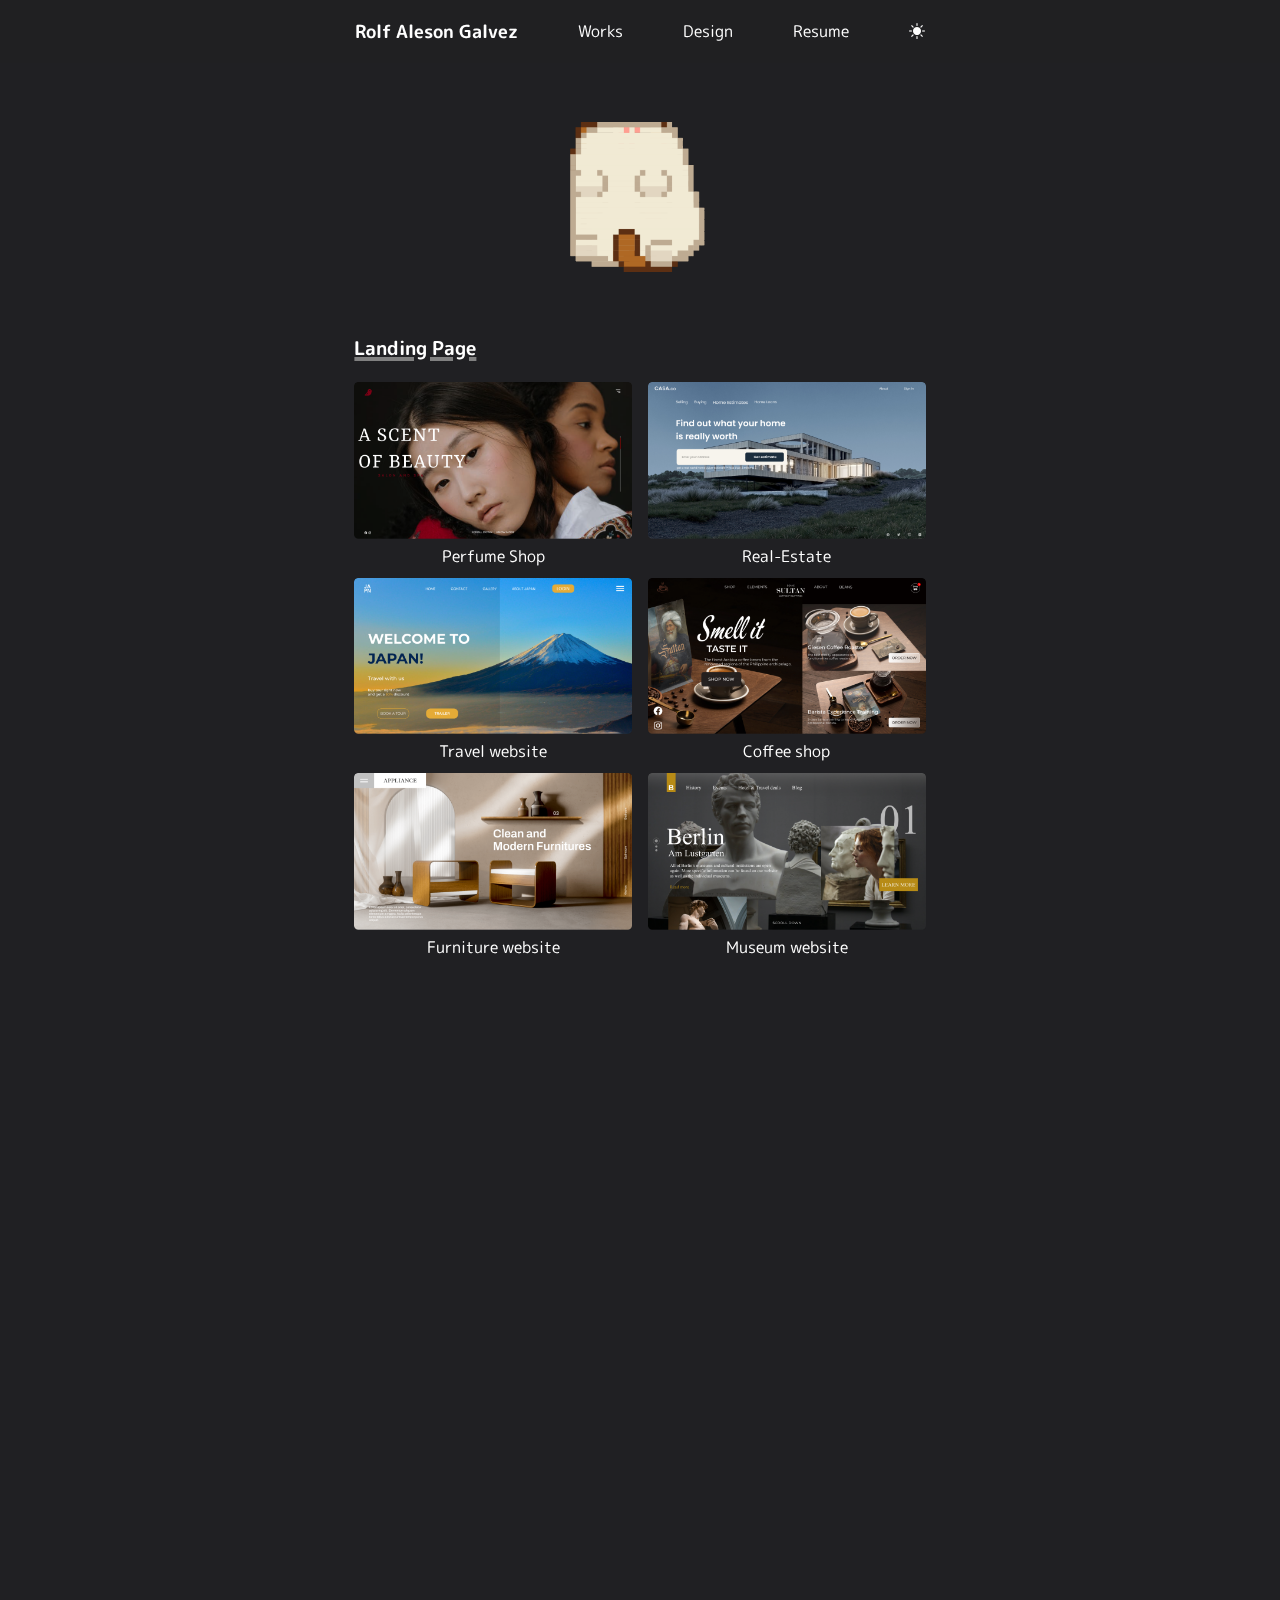
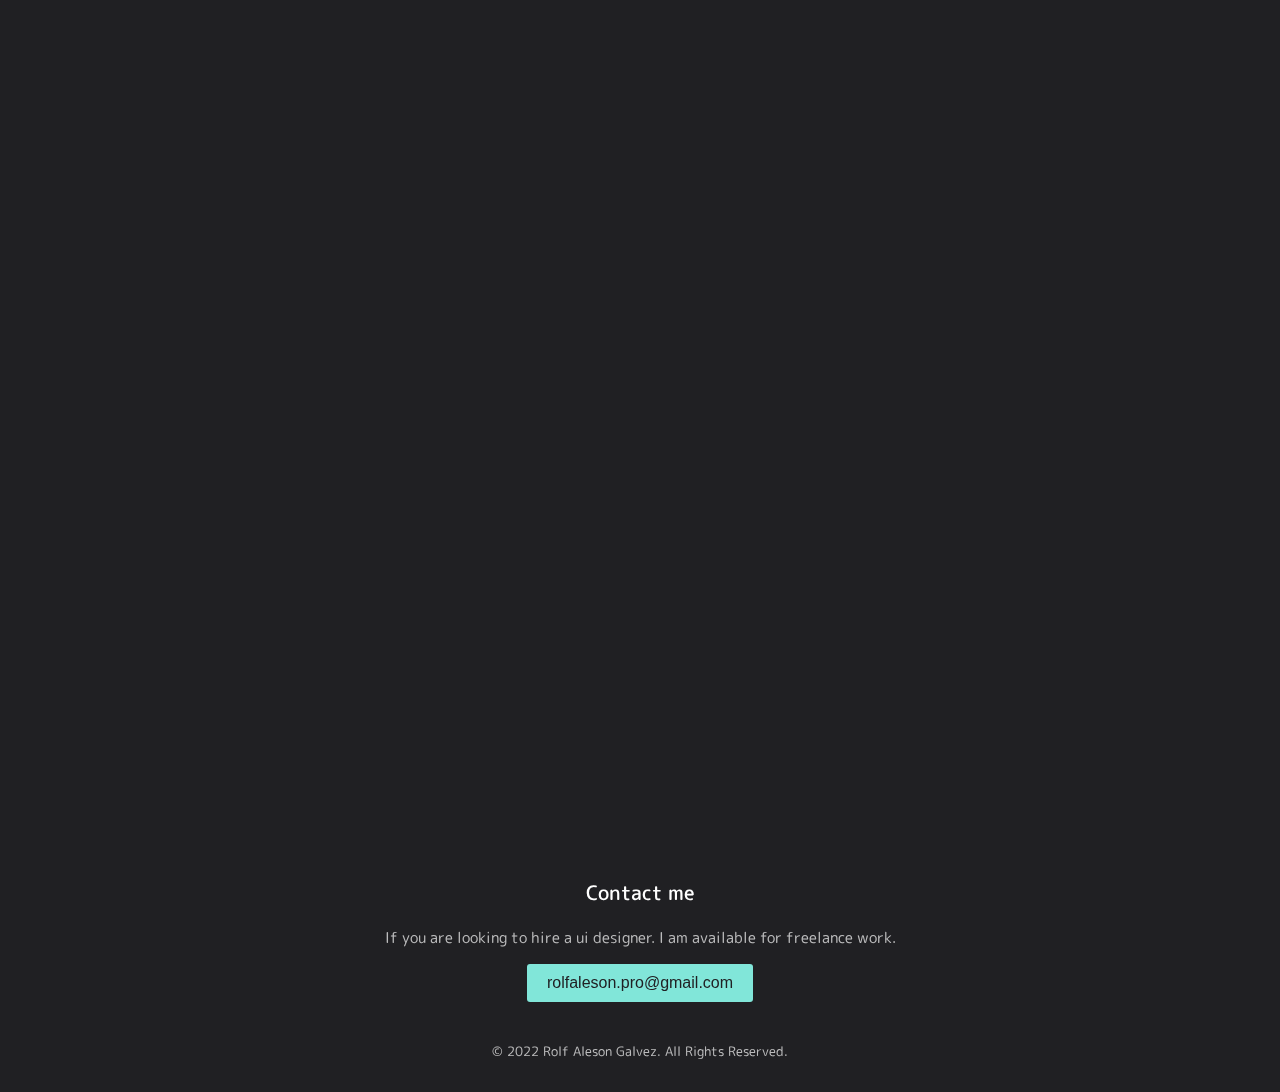
==== design.html @ 7cdb9555 "feat fix file name and bold font" ====
<!DOCTYPE html>
<html lang="en">

<head>
    <meta charset="UTF-8">
    <meta http-equiv="X-UA-Compatible" content="IE=edge">
    <meta name="viewport" content="width=device-width, initial-scale=1.0">
    <title>Rolf Aleson Galvez - Design Page</title>
    <link rel="shortcut icon" href="img/favicon.ico" type="image/x-icon">
    <link rel="stylesheet" href="css/design.css">
    <link href="https://fonts.googleapis.com/css2?family=M+PLUS+Rounded+1c:wght@400;500;900" rel="stylesheet">
    <link rel="stylesheet" href="https://cdn.jsdelivr.net/npm/bootstrap-icons@1.3.0/font/bootstrap-icons.css" />
    <link href="https://unpkg.com/aos@2.3.1/dist/aos.css" rel="stylesheet">
    <script src="main.js" defer></script>
</head>

<body>
    <!-- NAVIGATION BAR -->
    <header class="header">
        <a href="home.html" class="logo">
            <h2>Rolf Aleson Galvez</h2>
        </a>
        <input class="menu-btn" type="checkbox" id="menu-btn">
        <label class="menu-icon" for="menu-btn"><span class="nav-icon"></span></label>
        <ul class="menu">
            <li><a href="works.html">Works</a></li>
            <li><a href="design.html">Design</a></li>
            <li><a href="#">Resume</a></li>
            <li><a href="#"><i class="bi bi-brightness-high-fill" id="toggleDark"></i></a></li>
        </ul>
    </header>
    <!-- PROJECTS -->
    <div data-aos="fade-up"  data-aos-duration="1000" class="wrapper">
        <div class="main">
            <img src="img/bttv-rolling-cat.gif" alt="rollin-cat">
        </div>
        <div class="section section-info">
            <div class="personal-info-section">
                <h3>Landing Page</h3>
                <div class="homepage-design">
                    <div class="landing-page">
                        <a href="https://www.behance.net/gallery/149186369/Perfume-Website"><img class="responsive-image" src="img/landing1.png" alt=""></a>
                        <p>Perfume Shop</p>
                    </div>
                    <div class="landing-page">
                        <a href="https://www.behance.net/gallery/149240679/Property-Development-Website"><img class="responsive-image" src="img/landing2.png" alt=""></a>
                        <p class="project-title">Real-Estate</p>
                    </div>
                </div>
                <div class="homepage-design">
                    <div class="landing-page">
                        <img class="responsive-image" src="img/landing3.png" alt="">
                        <p>Travel website</p>
                    </div>
                    <div class="landing-page">
                        <img class="responsive-image" src="img/landing4.png" alt="">
                        <p class="project-title">Coffee shop</p>
                    </div>
                </div>
                <div class="homepage-design">
                    <div class="landing-page">
                        <img class="responsive-image" src="img/landing5.png" alt="">
                        <p>Furniture website</p>
                    </div>
                    <div class="landing-page">
                        <img class="responsive-image" src="img/landing6.png" alt="">
                        <p class="project-title">Museum website</p>
                    </div>
                </div>
            </div>
        </div>
        <div  data-aos="fade-up"  data-aos-duration="1000" class="section section-info">
            <h3>Mobile design</h3>
            <div class="homepage-design">
                <div>
                    <img src="img/image1.png" alt="perfume website">
                </div>
                <div>
                    <img src="img/image2.png" alt="real-estate website">
                </div>
            </div>
            <div class="homepage-design">
                <div>
                    <img src="img/image3.png" alt="perfume website">
                </div>
                <div>
                    <img src="img/image4.png" alt="real-estate website">
                </div>
            </div>
            <div class="homepage-design">
                <div>
                    <img src="img/image5.png" alt="perfume website">
                </div>
                <div>
                    <img src="img/image6.png" alt="real-estate website">
                </div>
            </div>
        </div>
        <div  data-aos="fade-up"  data-aos-duration="1000" class="section section-info">
            <h3>Case study</h3>
            <div class="case-study">
                <div><a href="https://www.behance.net/gallery/151808497/Residential-Development"><img src="img/case-study 1.png"
                            alt="case study"></a></div>
                <div><a href="https://www.behance.net/gallery/151809457/Tranquil-website"><img src="img/case-study 2.png"
                            alt="case study"></a></div>
            </div>
        </div>
        <div class="contact">
            <h3>Contact me</h3>
            <p>If you are looking to hire a ui designer. I am available for freelance work.</p>
            <a href="mailto:rolfaleson.pro@gmail.com"><button class="btn">rolfaleson.pro@gmail.com</button></a>
        </div>
        <footer>
            <p>© 2022 Rolf Aleson Galvez. All Rights Reserved.</p>
        </footer>
    </div>
    </div>
</body>
<script src="https://unpkg.com/aos@next/dist/aos.js"></script>
<script>
    AOS.init();
</script>
</html>
---- css/design.css ----
* {
    margin: 0;
    padding: 0;
    box-sizing: border-box;
}


:root {
    --primary: #81E6D9;
    --secondary: #FF63C3;
    --background: #202023;
    --header: #303033;
    --line: #525252;
}

body {
    background-color: var(--background);
    color: white;
    font-family: 'M PLUS Rounded 1c', sans-serif;
    font-size: 16px;
    width: 100%;
    height: 100vh;
}

/* NAVIGATION BAR */
a {
    color: white;
}

.header {
    background-color: var(--header);
    width: 100%;
}

.header ul {
    list-style: none;
    overflow: hidden;
}

.header ul a {
    display: inline-block;
    text-decoration: none;
    padding: 15px;
}

.header ul a:hover {
    text-decoration: underline;
}

.header .logo {
    float: left;
    display: block;
    padding: 10px 30px;
    font-size: 14px;
    text-decoration: none;
}

.header .menu {
    clear: both;
    max-height: 0;
    transition: max-height .2s ease-out;
}

.header .menu-icon {
    padding: 28px 20px;
    position: relative;
    float: right;
    cursor: pointer;
}

.header .menu-icon .nav-icon {
    background: white;
    display: block;
    height: 2px;
    width: 18px;
    position: relative;
    transition: background .2s ease-out;
}

.header .menu-icon .nav-icon::before {
    background: white;
    content: "";
    display: block;
    height: 100%;
    width: 100%;
    position: absolute;
    transition: all .2s ease-out;
    top: 5px;
}

.header .menu-icon .nav-icon::after {
    background: white;
    content: "";
    display: block;
    height: 100%;
    width: 100%;
    position: absolute;
    transition: all .2s ease-out;
    top: -5px;
}

.header .menu-btn {
    display: none;
}

/* TRANSITION BURGER MENU */

.header .menu-btn:checked~.menu {
    max-height: 240px;
}

.header .menu-btn:checked~.menu-icon .nav-icon {
    background: transparent;
}

.header .menu-btn:checked~.menu-icon .nav-icon::before {
    transform: rotate(-45deg);
    top: 0;
}

.header .menu-btn:checked~.menu-icon .nav-icon::after {
    transform: rotate(45deg);
    top: 0;
}

/* SECTIONS */
.wrapper {
    width: 100%;
    height: 100%;
}

.section {
    margin: 0 auto;
    padding: 0.9rem;
    max-width: 600px;
}

.section-info h3 {
    padding: 10px 0;
    text-decoration: underline 4px grey;
}


/* rolling-cat */
.main {
    padding: 2rem 0;
    max-width: 150px;
    margin: 0 auto;
}

.main img {
    width: 100%;
    height: auto;
}

/* homepage-landing */
.homepage-design {
    display: flex;
    flex-direction: row;
    align-items: center;
    justify-content: center;
    margin-top: 30px;
    gap: 1rem;
}

.homepage-design img {
    width: 100%;
    height: auto;
}


/* CASE STUDY */

.case-study {
    display: flex;
    justify-content: center;
    gap: 1rem;
}

.case-study img {
    max-width: 100%;
    height: auto;
}

/* contact */

.contact {
    text-align: center;
    padding: 20px 0;
    margin-top: 40px;
}

.contact h3 {
    font-size: 20px;
    font-weight: 500;
    margin-bottom: 5px;
}

.contact p {
    width: 50%;
    margin: 0 auto;
    font-size: 15px;
    padding: 15px 0;
    opacity: 0.7;
}

.contact button {
    color: var(--background);
    background-color: var(--primary);
    padding: 10px 20px;
    font-size: 16px;
    font-weight: 400;
    border: none;
    border-radius: 3px;
}

.contact i {
    margin-right: 10px;
    opacity: 0.8;
}

.contact .btn:hover {
    transition: 0.4s ease;
    cursor: pointer;
    background-color: #2ADAC3;
}


/* footer-section*/
footer p {
    text-align: center;
    font-size: 13px;
    opacity: 0.7;
    margin-top: 20px;
    height: 50px;
}



/* MEDIA QUERY */

/* NAVIGATION BAR */

/* this size is for ipad resolution 
   above 768px
*/
@media (min-width: 768px) {
    .header {
        display: flex;
        justify-content: center;
        position: fixed;
        z-index: 100;
        background: #20202385;
        backdrop-filter: blur(10px);
    }

    .main img {
        margin-top: 10vh;
    }

    .header .logo {
        font-size: 12px;
        display: flex;
        align-items: center;
    }

    .header li {
        float: left;
    }

    .header li a {
        padding: 20px 30px;
    }

    .header .menu {
        clear: none;
        float: right;
        max-height: none;
    }

    .header .menu-icon {
        display: none;
    }

    .homepage-design {
        display: flex;
        flex-direction: row;
        align-items: center;
        justify-content: center;
        margin-top: 10px;
        gap: 1rem;
    }

    .homepage-design img {
        width: 100%;
        height: auto
    }

    .landing-page p {
        text-align: center;
    }

}
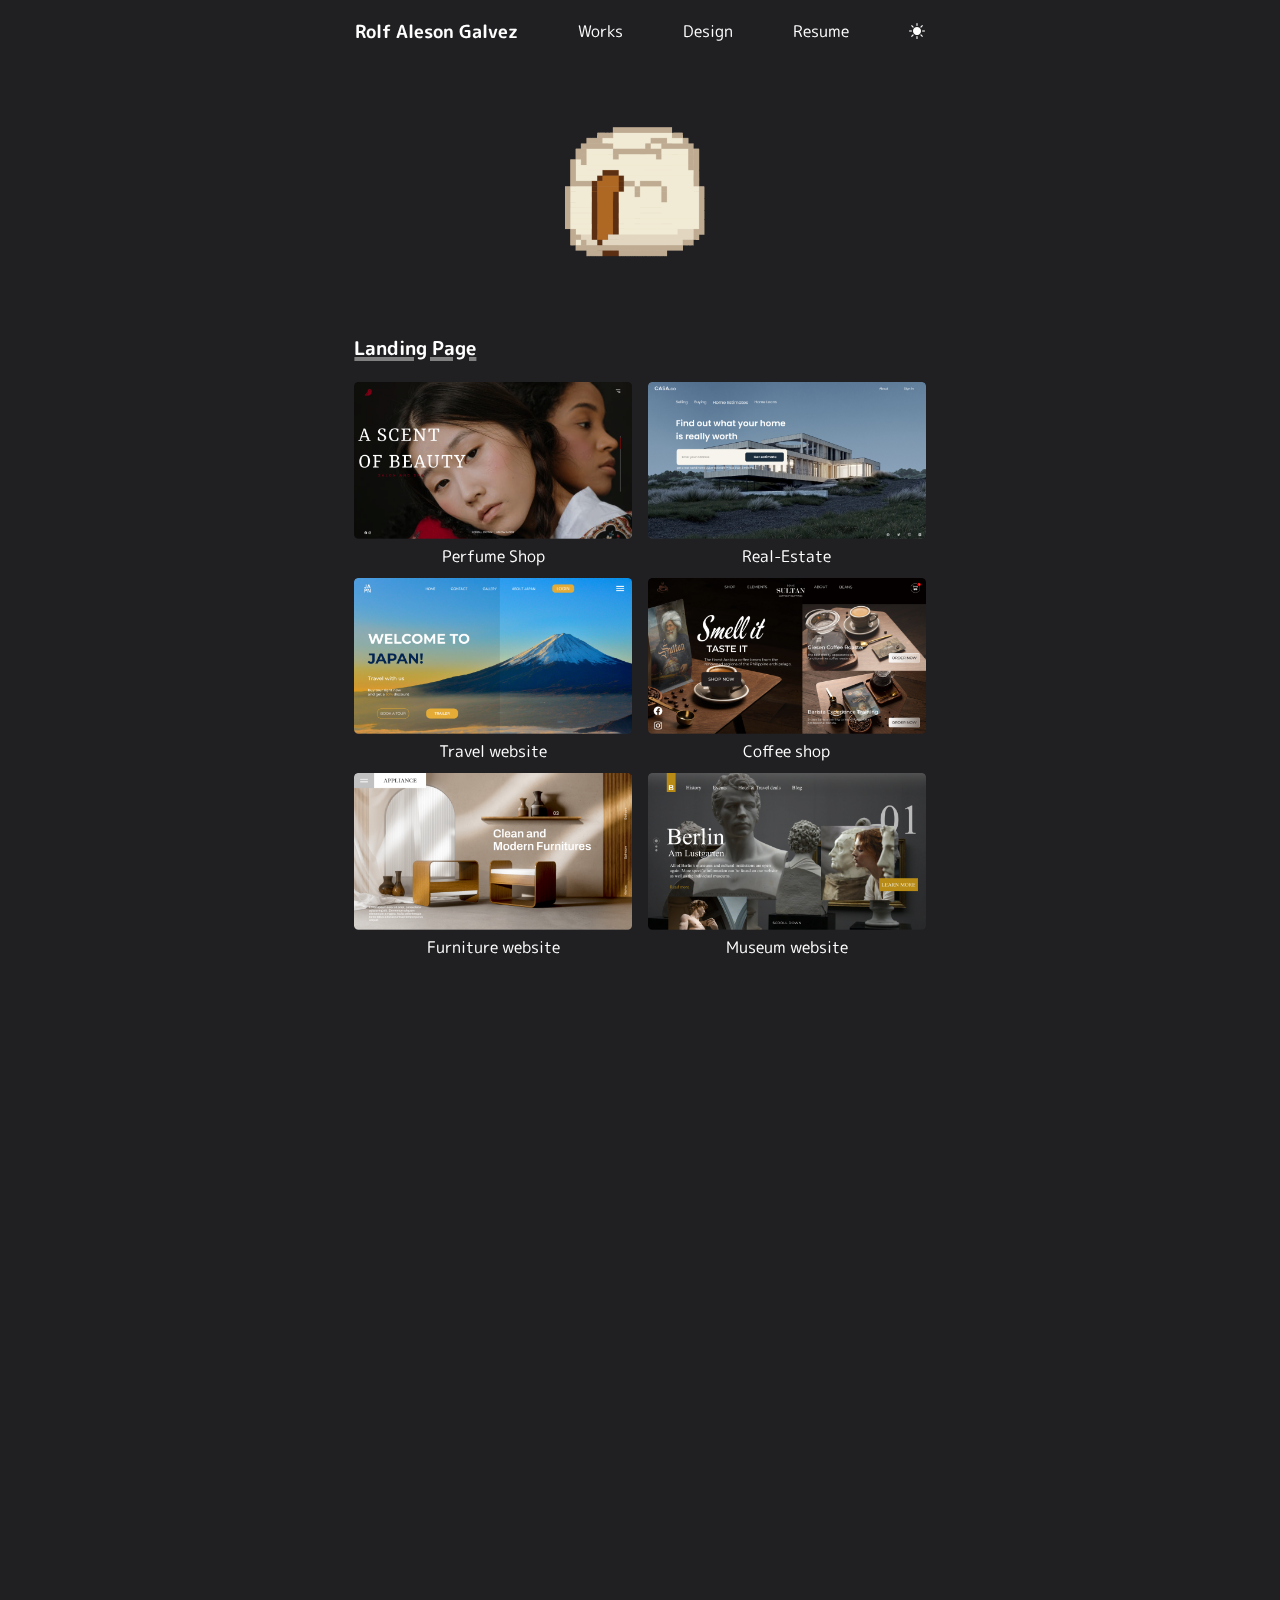
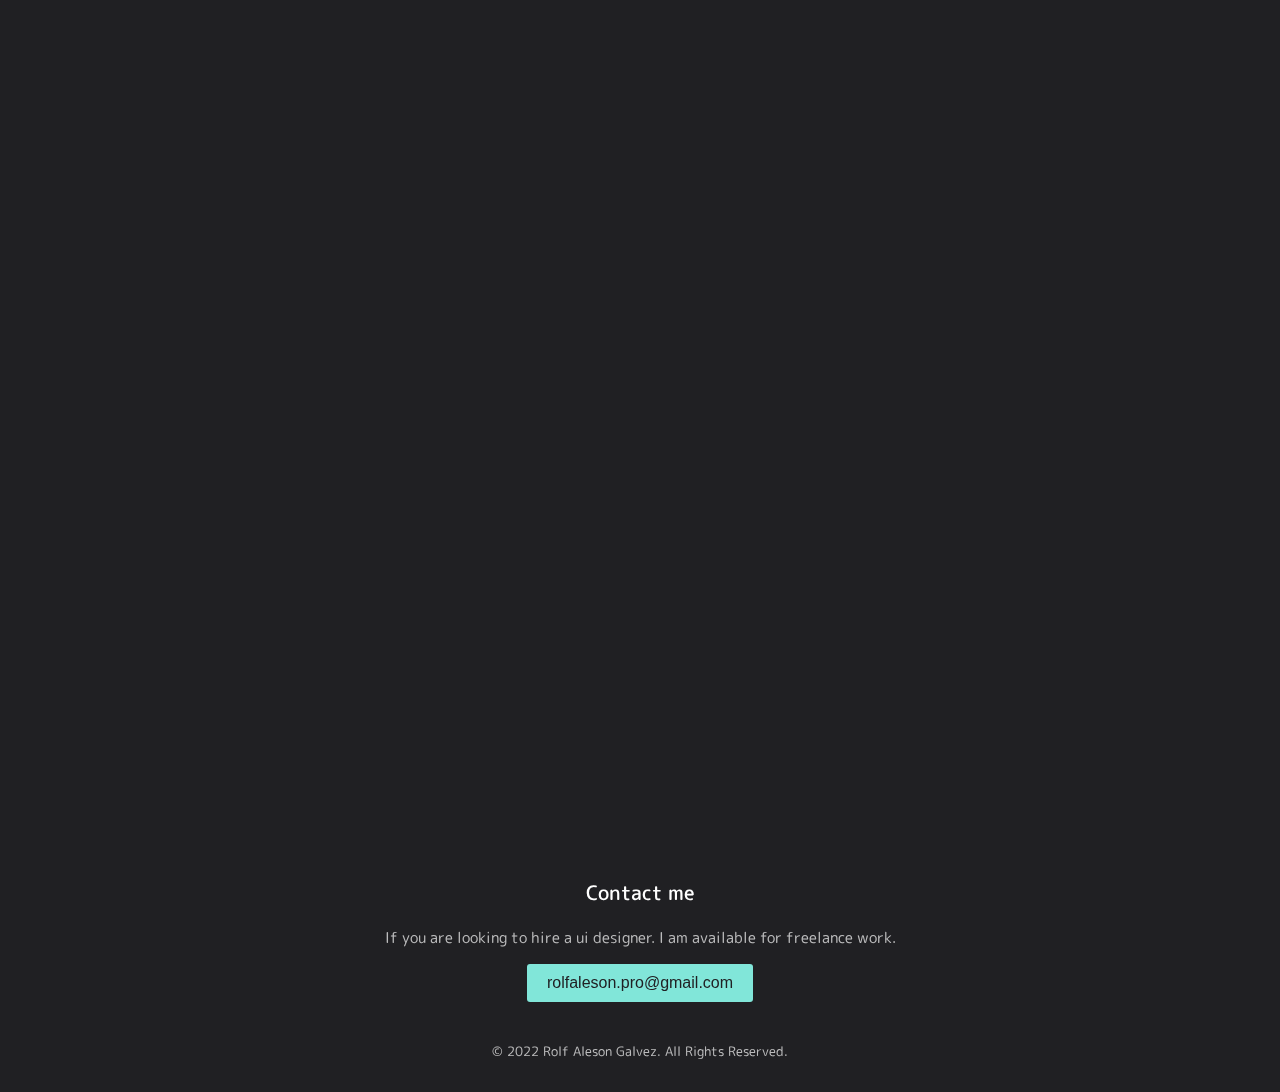
==== commit 2e96a02b: "rename home to index html" ====
--- a/design.html
+++ b/design.html
@@ -17,7 +17,7 @@
 <body>
     <!-- NAVIGATION BAR -->
     <header class="header">
-        <a href="home.html" class="logo">
+        <a href="index.html" class="logo">
             <h2>Rolf Aleson Galvez</h2>
         </a>
         <input class="menu-btn" type="checkbox" id="menu-btn">
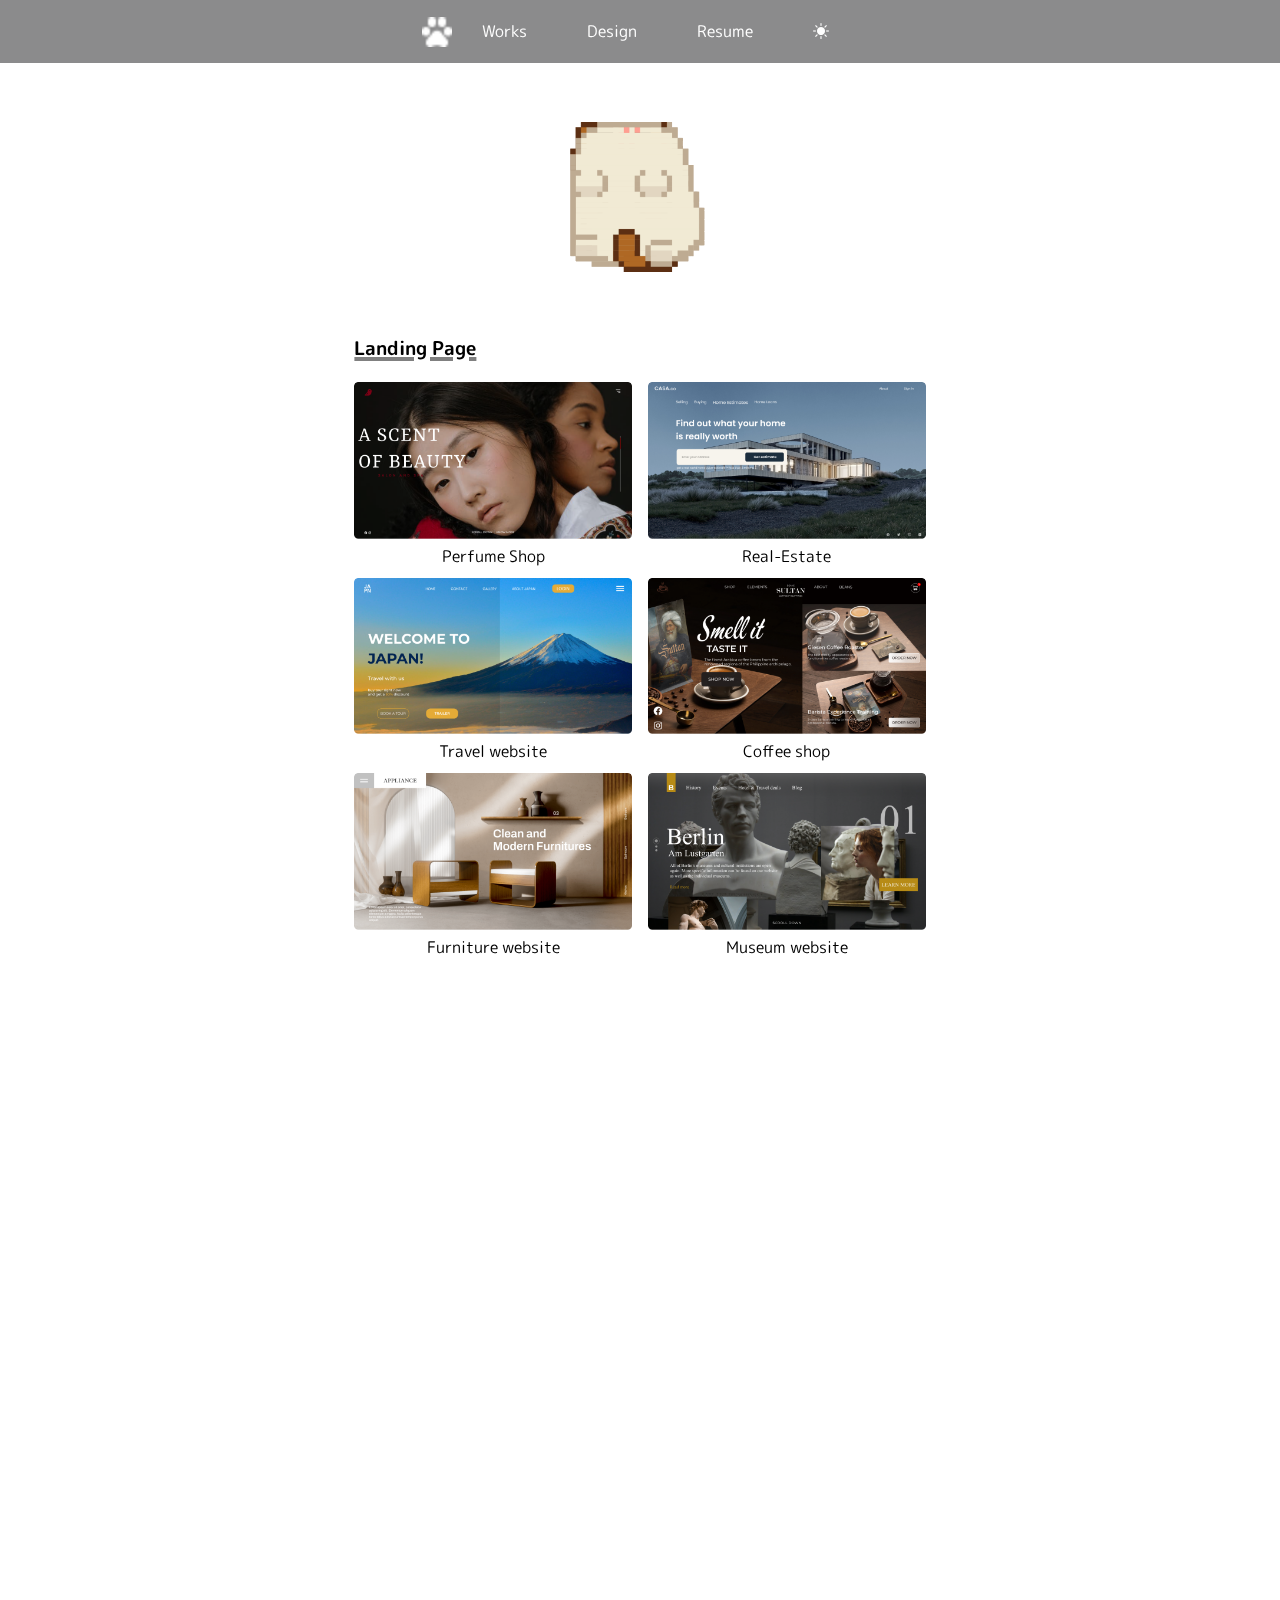
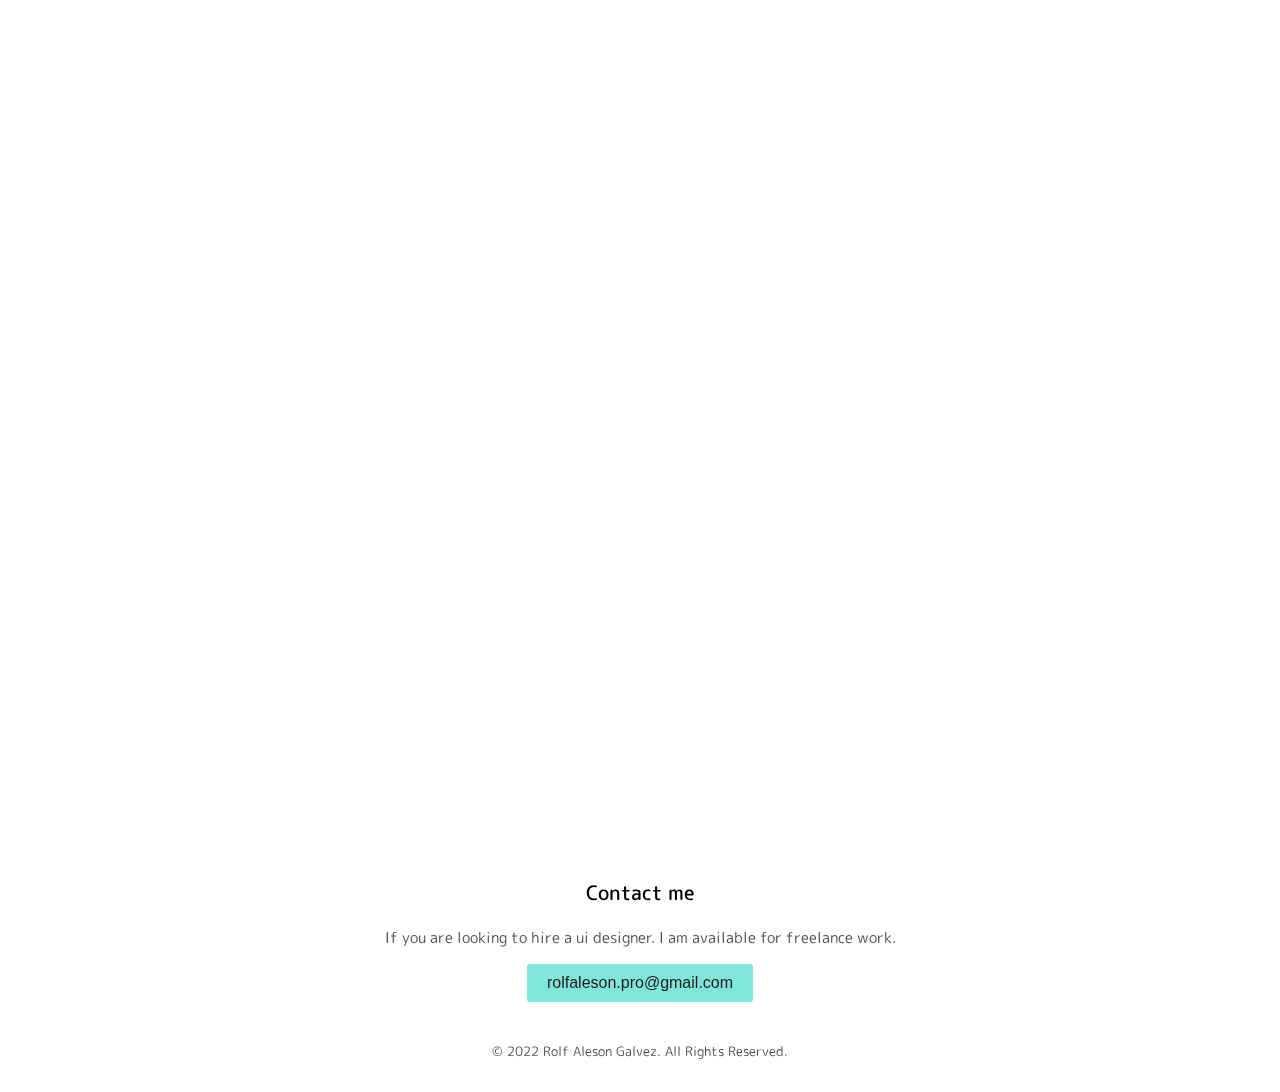
==== commit 10080a2c: "feat add new logo" ====
--- a/design.html
+++ b/design.html
@@ -17,9 +17,7 @@
 <body>
     <!-- NAVIGATION BAR -->
     <header class="header">
-        <a href="index.html" class="logo">
-            <h2>Rolf Aleson Galvez</h2>
-        </a>
+        <a href="index.html" class="logo"><img src="img/logo.png" alt=""></a>
         <input class="menu-btn" type="checkbox" id="menu-btn">
         <label class="menu-icon" for="menu-btn"><span class="nav-icon"></span></label>
         <ul class="menu">
--- a/css/design.css
+++ b/css/design.css
@@ -47,12 +47,9 @@
     text-decoration: underline;
 }
 
-.header .logo {
-    float: left;
-    display: block;
-    padding: 10px 30px;
-    font-size: 14px;
-    text-decoration: none;
+.header .logo img {
+    width: 30px;
+    height: 30px;
 }
 
 .header .menu {
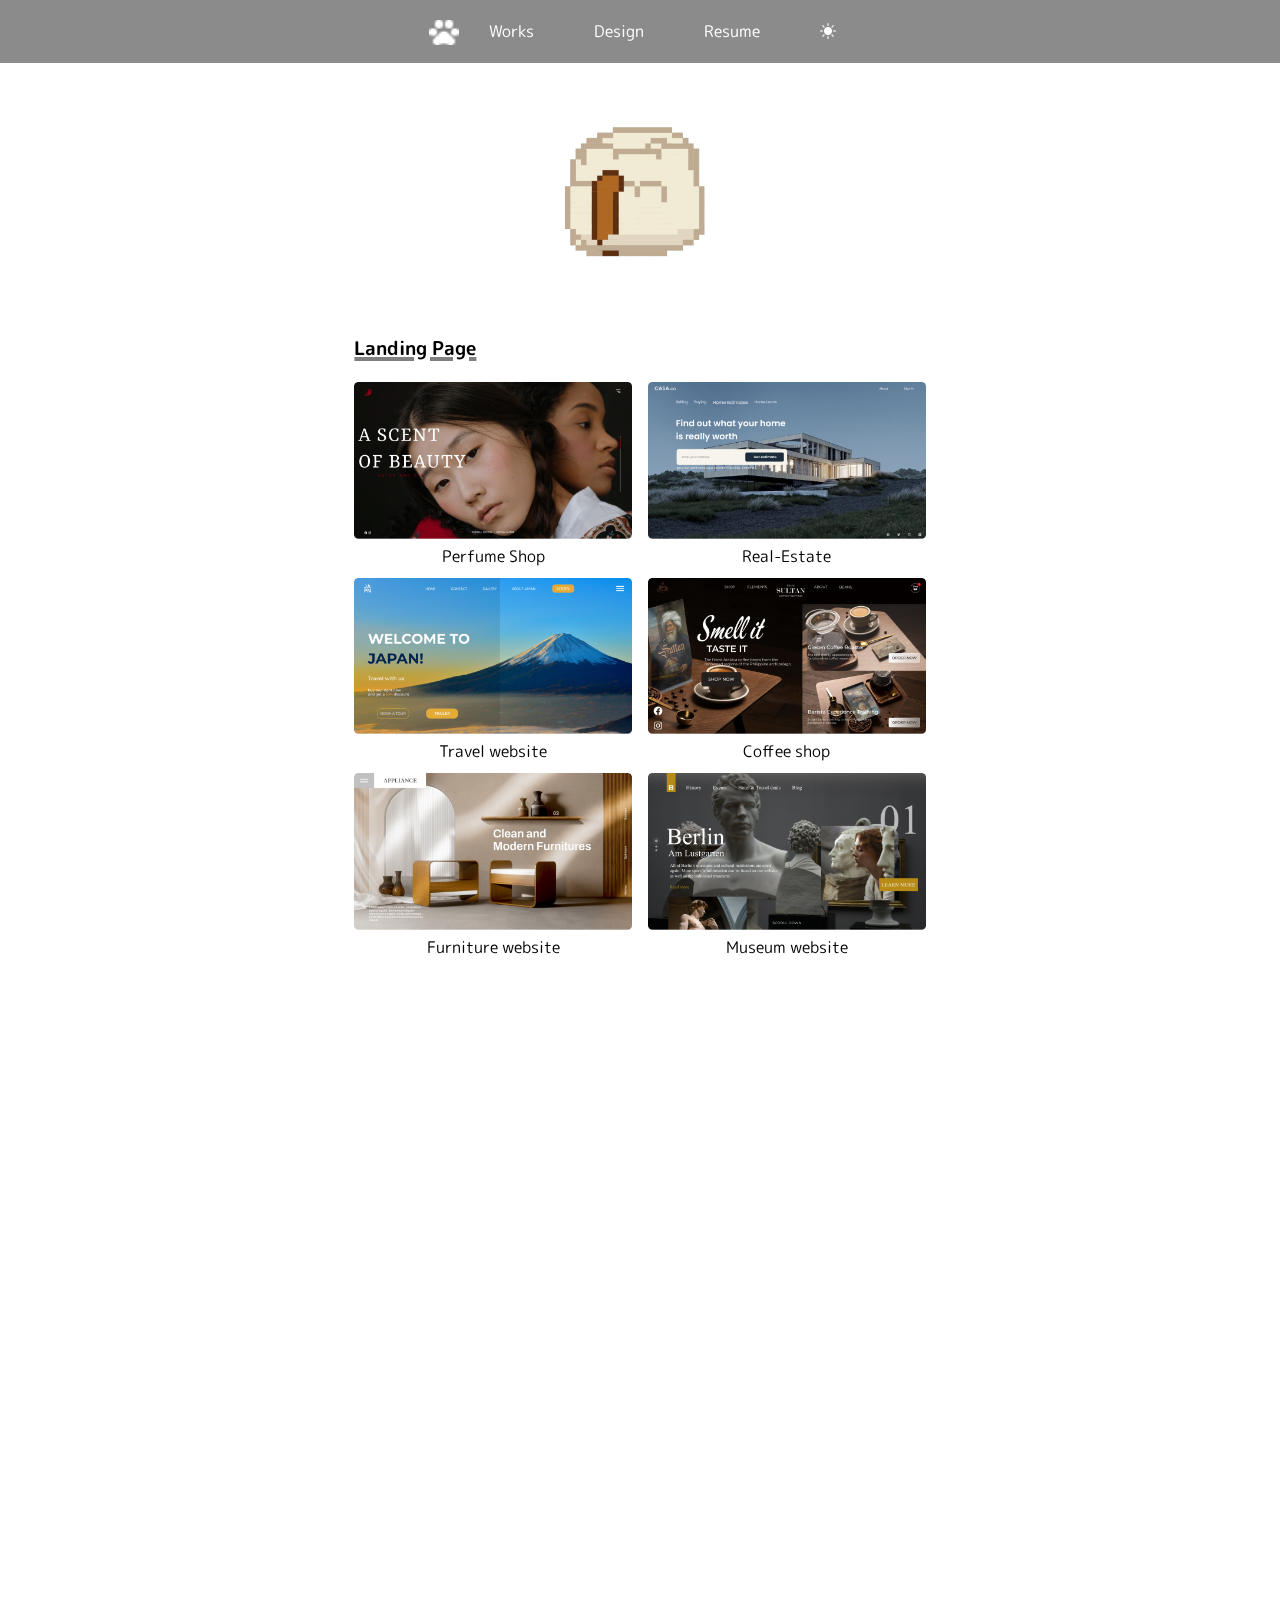
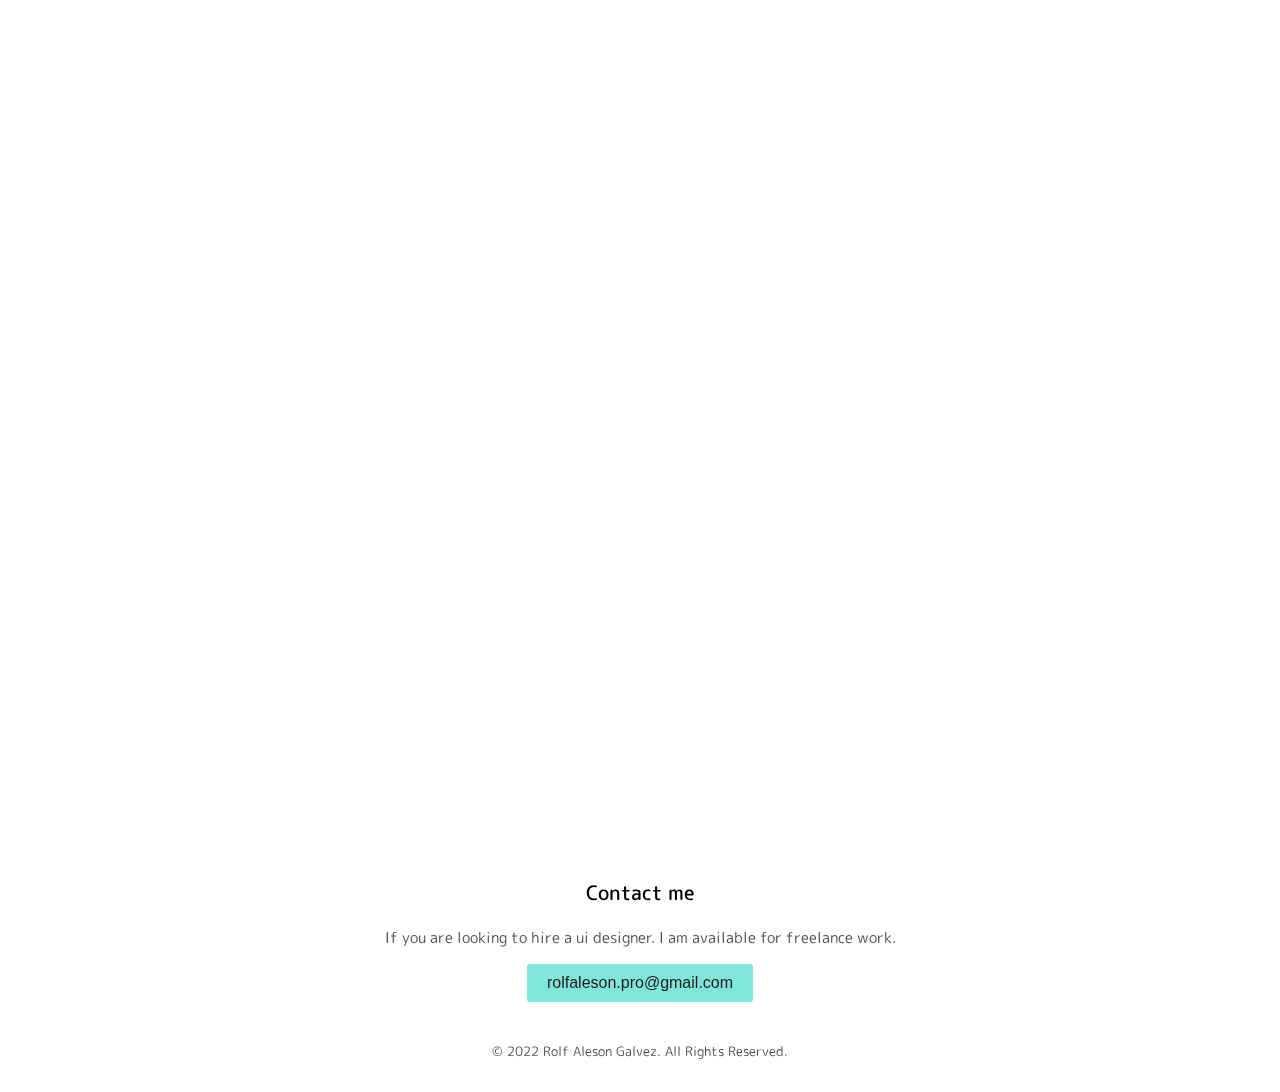
==== commit ea687934: "feat add resume link" ====
--- a/design.html
+++ b/design.html
@@ -23,7 +23,7 @@
         <ul class="menu">
             <li><a href="works.html">Works</a></li>
             <li><a href="design.html">Design</a></li>
-            <li><a href="#">Resume</a></li>
+            <li><a href="resume.pdf" target="_blank">Resume</a></li>
             <li><a href="#"><i class="bi bi-brightness-high-fill" id="toggleDark"></i></a></li>
         </ul>
     </header>
--- a/css/design.css
+++ b/css/design.css
@@ -49,7 +49,10 @@
 
 .header .logo img {
     width: 30px;
-    height: 30px;
+    height: 25px;
+    margin-top: 15px;
+    margin-left: 15px;
+    margin-right: auto;
 }
 
 .header .menu {
@@ -261,6 +264,14 @@
         align-items: center;
     }
 
+    .header .logo img {
+        width: 30px;
+        height: 25px;
+        margin-top: 1px;
+        margin-left: 15px;
+        margin-right: auto;
+    }
+
     .header li {
         float: left;
     }
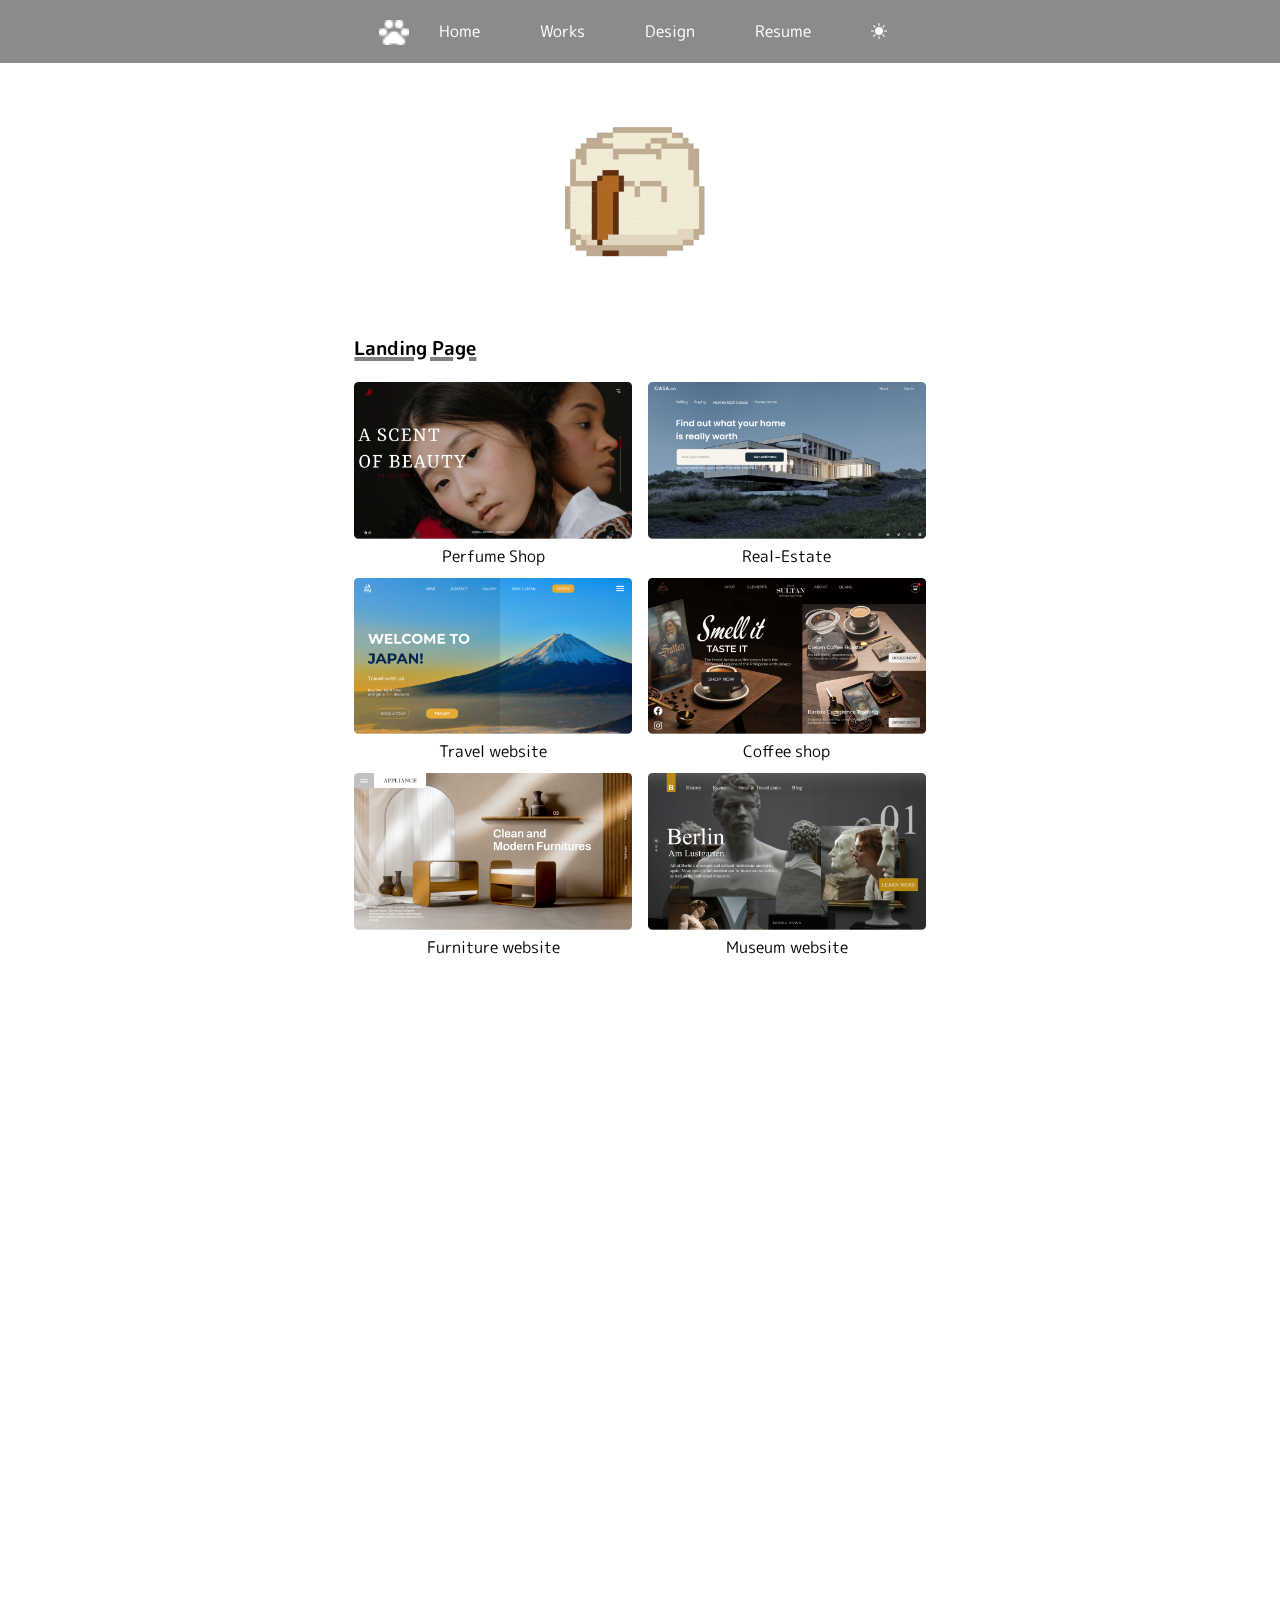
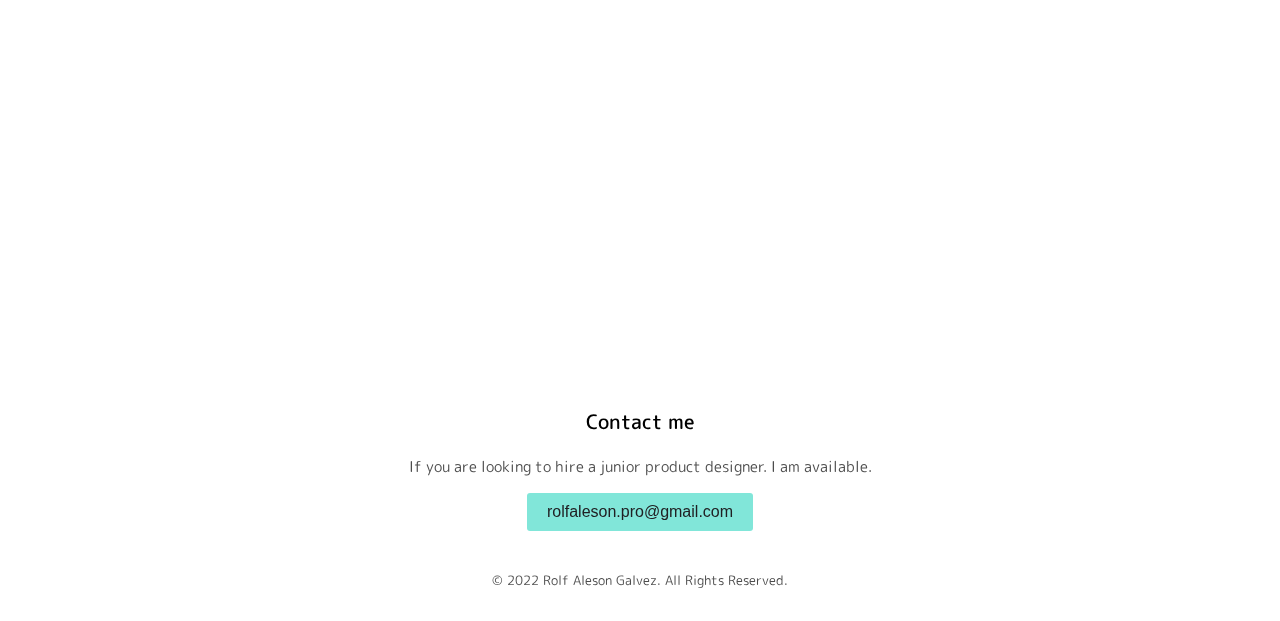
==== commit f361870b: "added changes a new link on the navbar, updated informations toindex, design, and works" ====
--- a/design.html
+++ b/design.html
@@ -21,6 +21,7 @@
         <input class="menu-btn" type="checkbox" id="menu-btn">
         <label class="menu-icon" for="menu-btn"><span class="nav-icon"></span></label>
         <ul class="menu">
+            <li><a href="index.html">Home</a></li>
             <li><a href="works.html">Works</a></li>
             <li><a href="design.html">Design</a></li>
             <li><a href="resume.pdf" target="_blank">Resume</a></li>
@@ -94,7 +95,7 @@
                 </div>
             </div>
         </div>
-        <div  data-aos="fade-up"  data-aos-duration="1000" class="section section-info">
+        <!-- <div  data-aos="fade-up"  data-aos-duration="1000" class="section section-info">
             <h3>Case study</h3>
             <div class="case-study">
                 <div><a href="https://www.behance.net/gallery/151808497/Residential-Development"><img src="img/case-study 1.png"
@@ -102,10 +103,10 @@
                 <div><a href="https://www.behance.net/gallery/151809457/Tranquil-website"><img src="img/case-study 2.png"
                             alt="case study"></a></div>
             </div>
-        </div>
+        </div> -->
         <div class="contact">
             <h3>Contact me</h3>
-            <p>If you are looking to hire a ui designer. I am available for freelance work.</p>
+            <p>If you are looking to hire a junior product designer. I am available.</p>
             <a href="mailto:rolfaleson.pro@gmail.com"><button class="btn">rolfaleson.pro@gmail.com</button></a>
         </div>
         <footer>
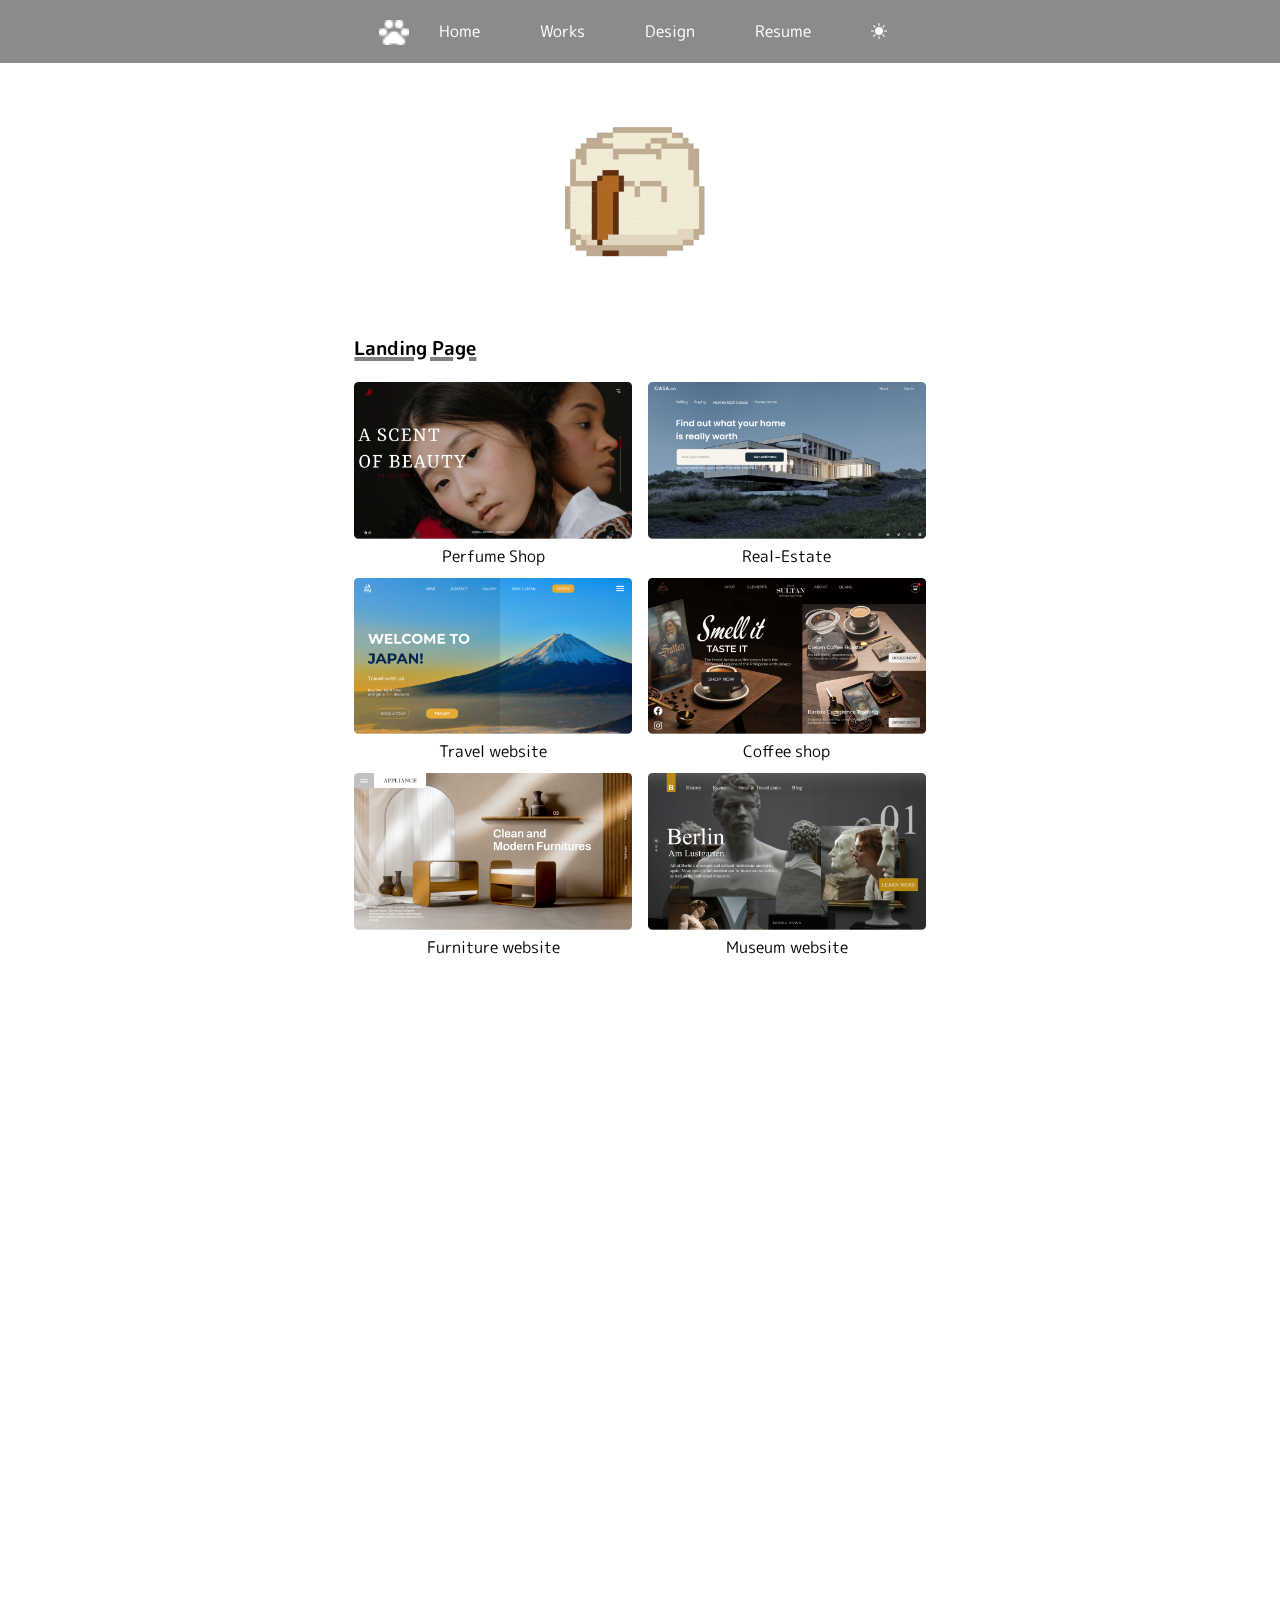
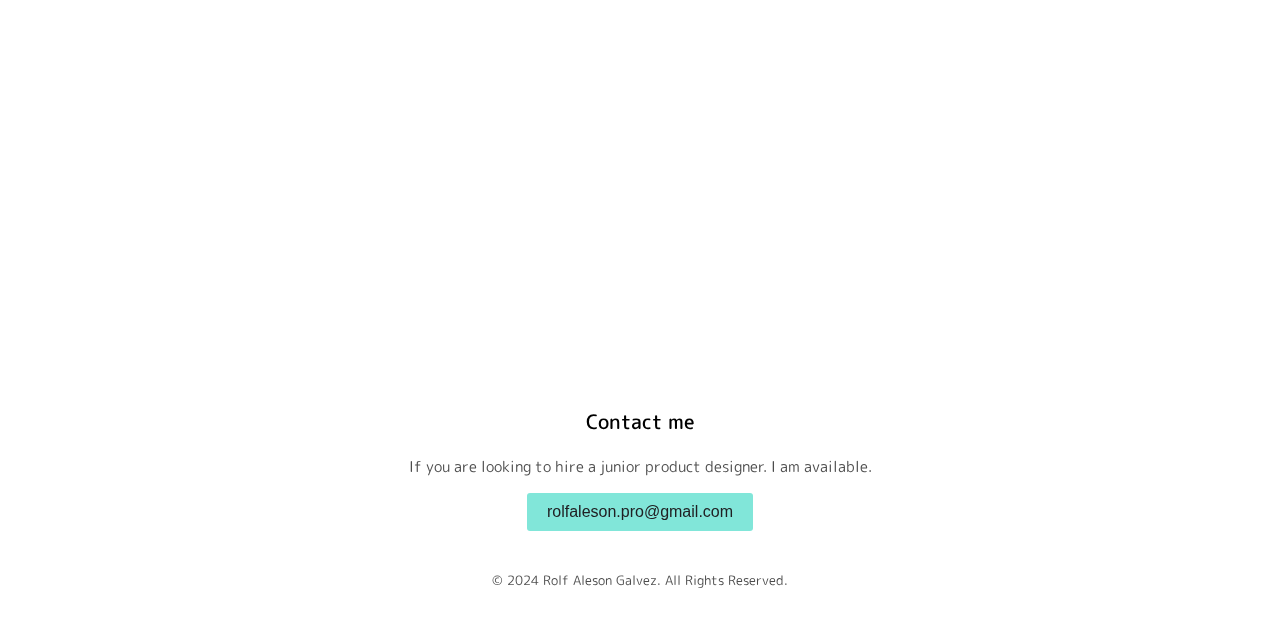
==== commit 79399af0: "fixed some information and changed the copyright date" ====
--- a/design.html
+++ b/design.html
@@ -110,7 +110,7 @@
             <a href="mailto:rolfaleson.pro@gmail.com"><button class="btn">rolfaleson.pro@gmail.com</button></a>
         </div>
         <footer>
-            <p>© 2022 Rolf Aleson Galvez. All Rights Reserved.</p>
+            <p>© 2024 Rolf Aleson Galvez. All Rights Reserved.</p>
         </footer>
     </div>
     </div>
--- a/css/design.css
+++ b/css/design.css
@@ -40,7 +40,7 @@
 .header ul a {
     display: inline-block;
     text-decoration: none;
-    padding: 15px;
+    padding: 8px;
 }
 
 .header ul a:hover {
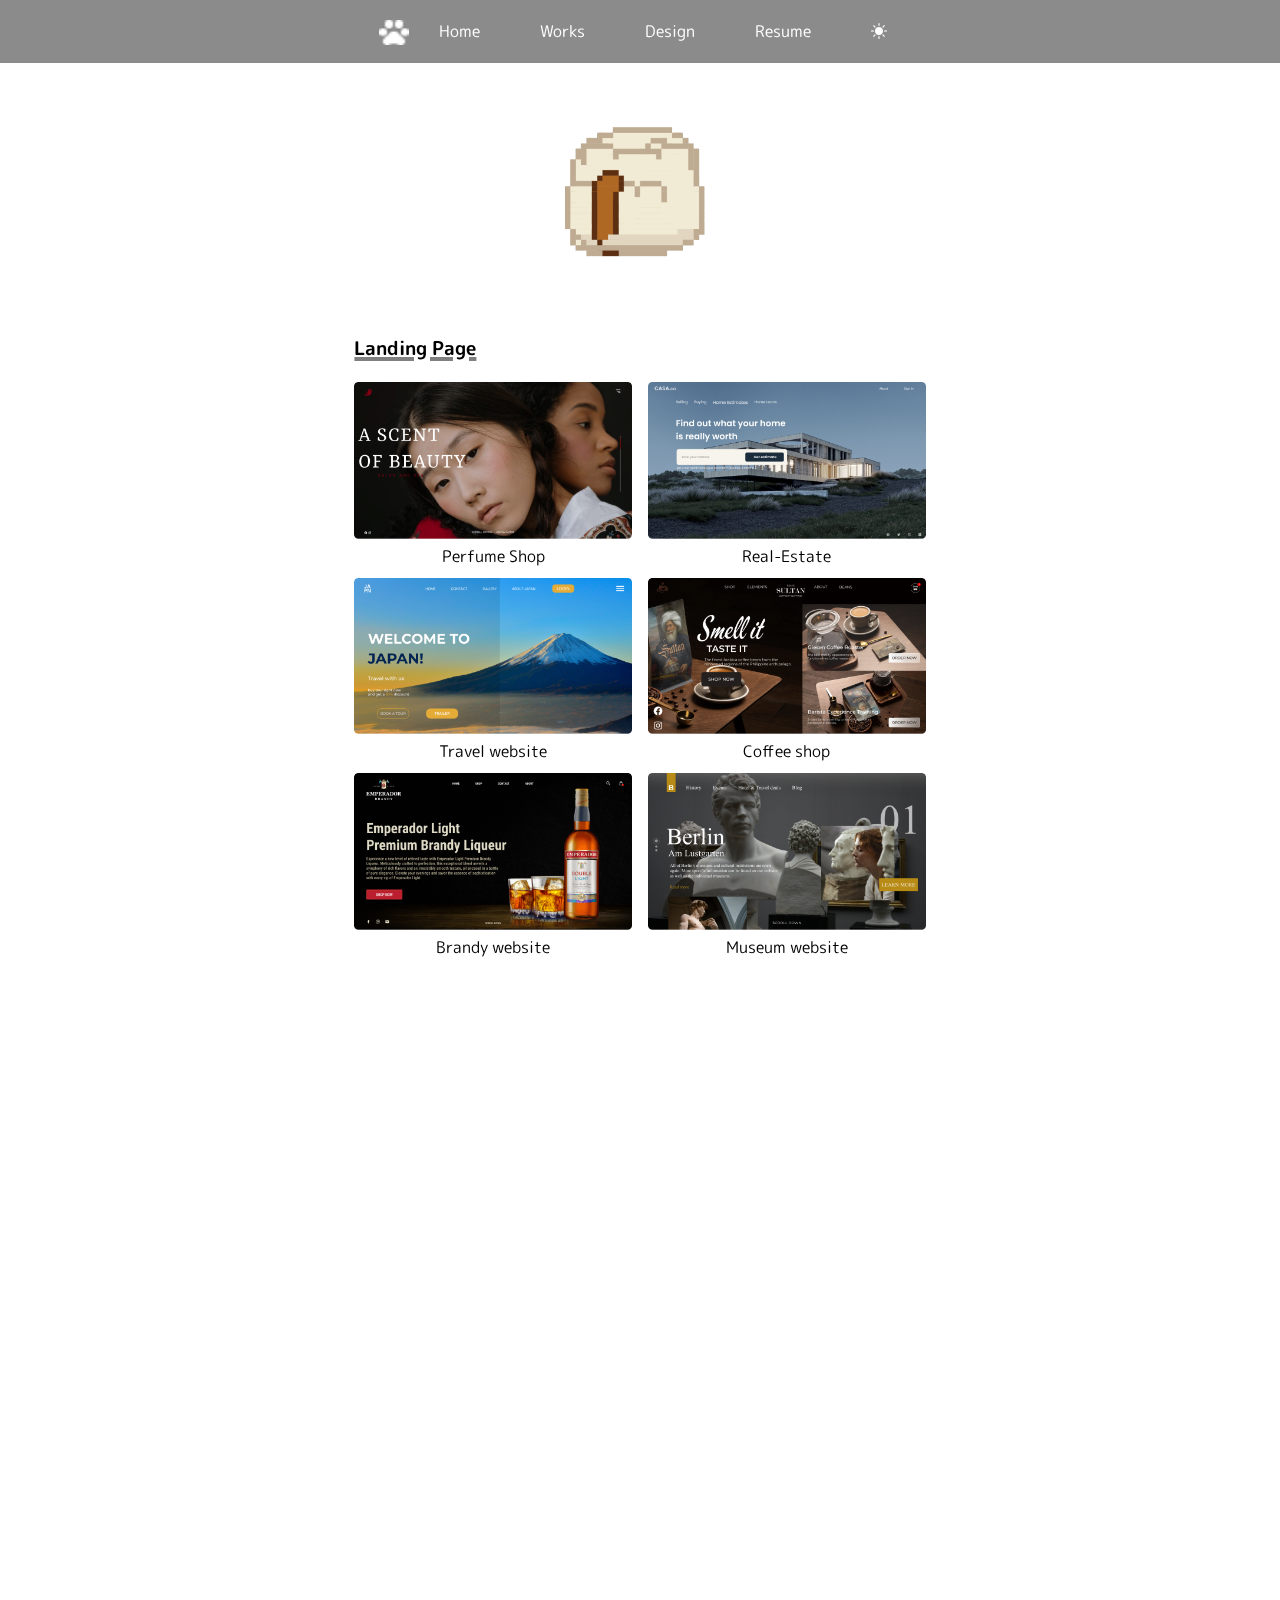
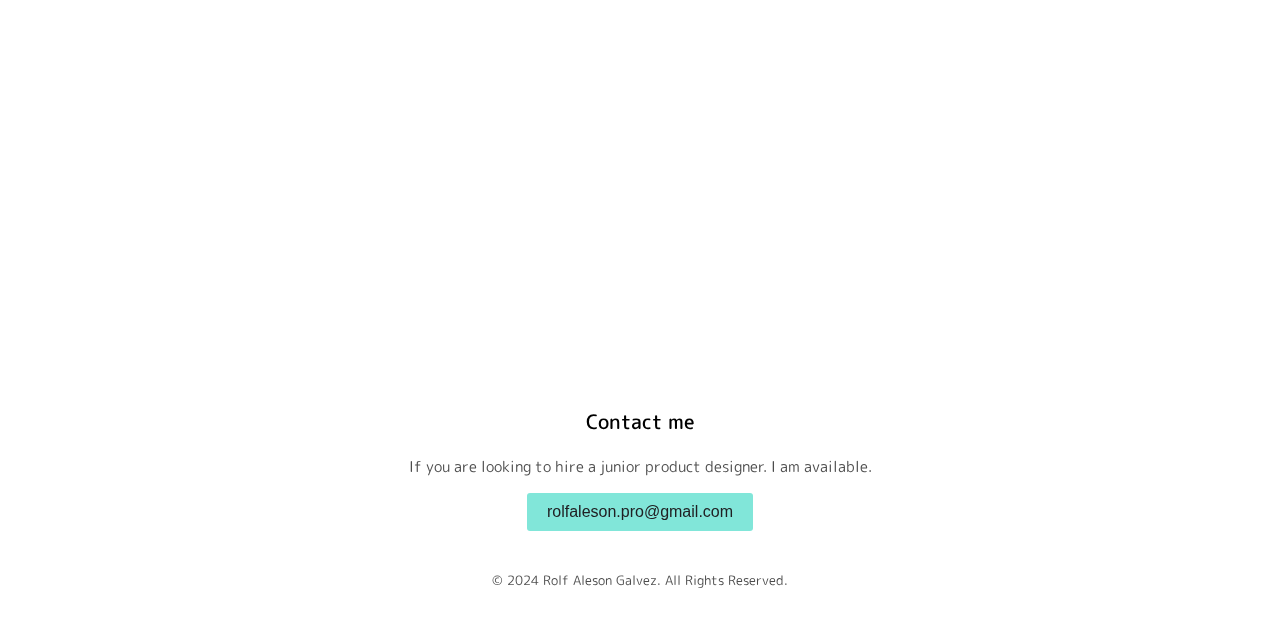
==== commit 672dfac8: "added a new resume, edited some projects in the design page" ====
--- a/design.html
+++ b/design.html
@@ -48,21 +48,21 @@
                 </div>
                 <div class="homepage-design">
                     <div class="landing-page">
-                        <img class="responsive-image" src="img/landing3.png" alt="">
+                        <a href="https://www.behance.net/gallery/149093887/Fuji-Travel-Website"><img class="responsive-image" src="img/landing3.png" alt=""></a>
                         <p>Travel website</p>
                     </div>
                     <div class="landing-page">
-                        <img class="responsive-image" src="img/landing4.png" alt="">
+                        <a href="https://www.behance.net/gallery/151439855/Coffee-Shop"><img class="responsive-image" src="img/landing4.png" alt=""></a>
                         <p class="project-title">Coffee shop</p>
                     </div>
                 </div>
                 <div class="homepage-design">
                     <div class="landing-page">
-                        <img class="responsive-image" src="img/landing5.png" alt="">
-                        <p>Furniture website</p>
+                        <a href="https://www.behance.net/gallery/209993945/Brandy-Landing-Page"><img class="responsive-image" src="img/landing5.png" alt=""></a>
+                        <p>Brandy website</p>
                     </div>
                     <div class="landing-page">
-                        <img class="responsive-image" src="img/landing6.png" alt="">
+                        <a href="https://www.behance.net/gallery/149094103/Museum-Landing-Page"><img class="responsive-image" src="img/landing6.png" alt=""></a>
                         <p class="project-title">Museum website</p>
                     </div>
                 </div>
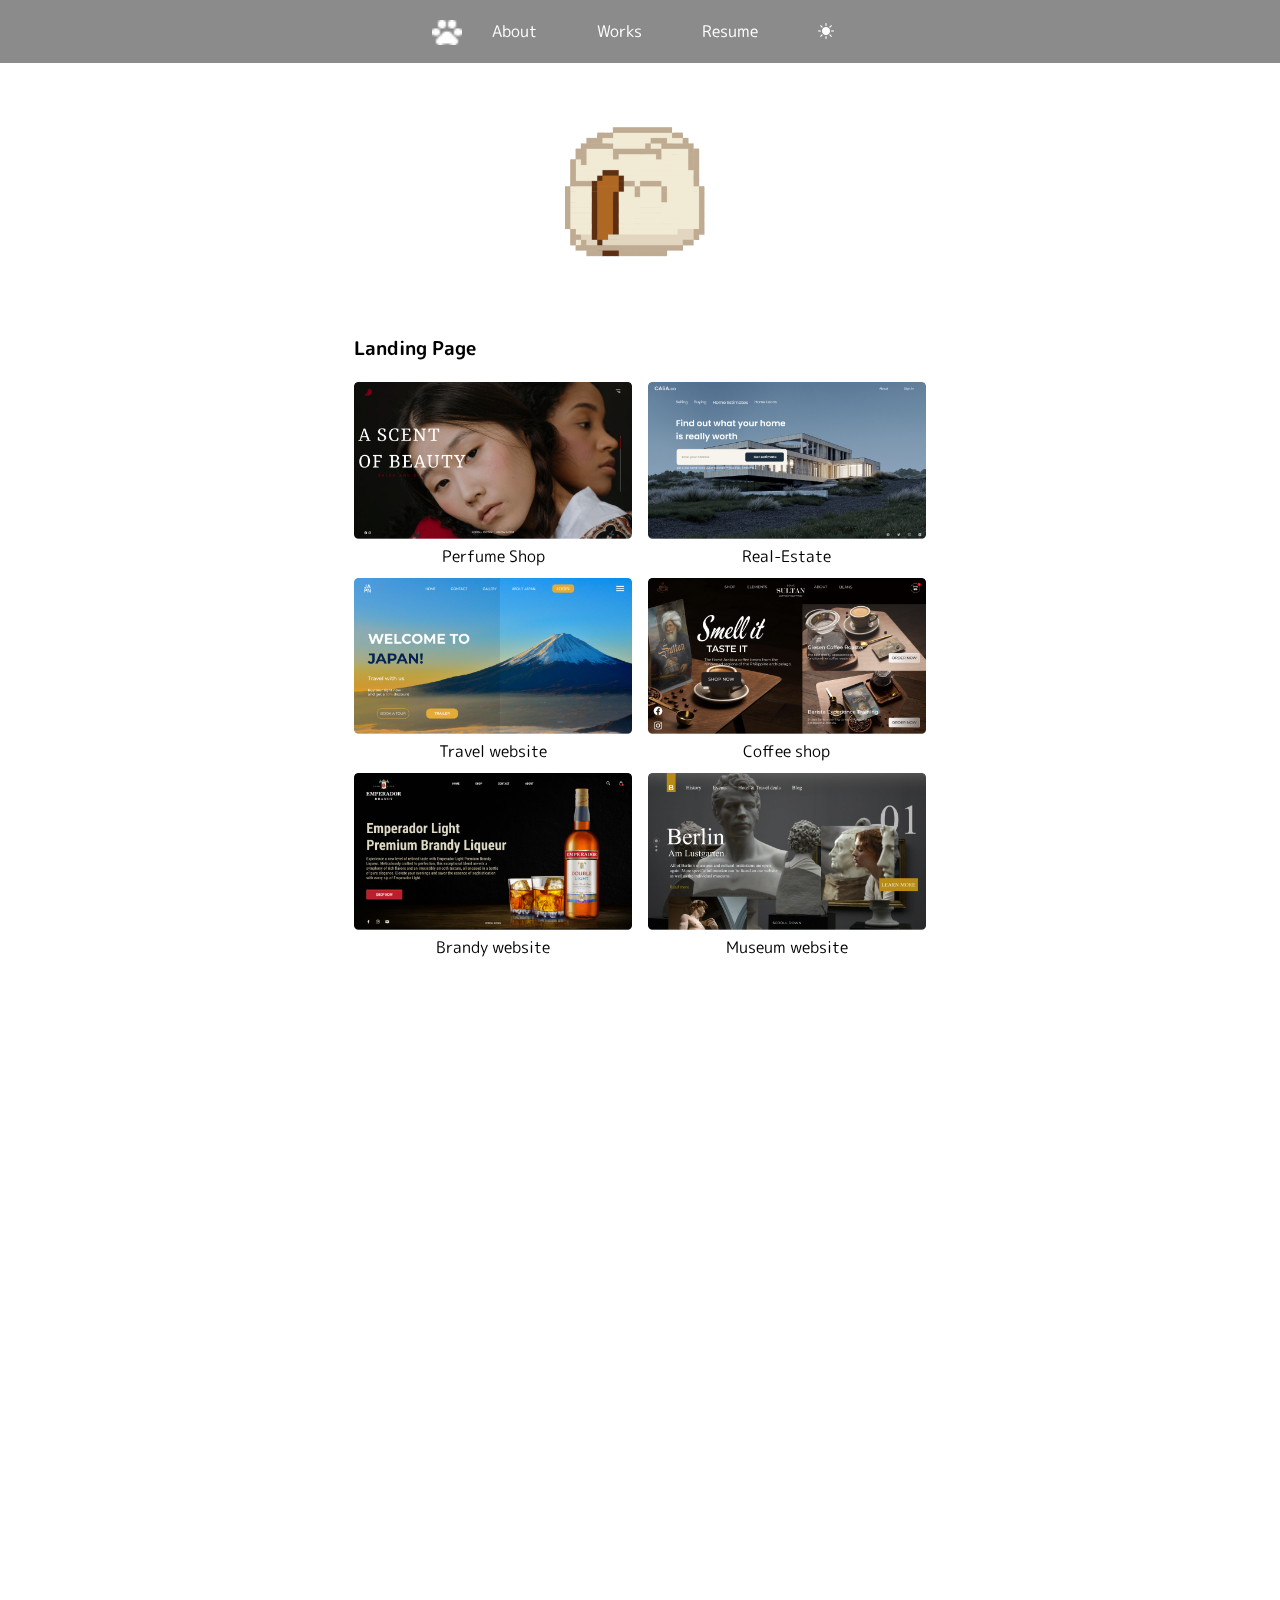
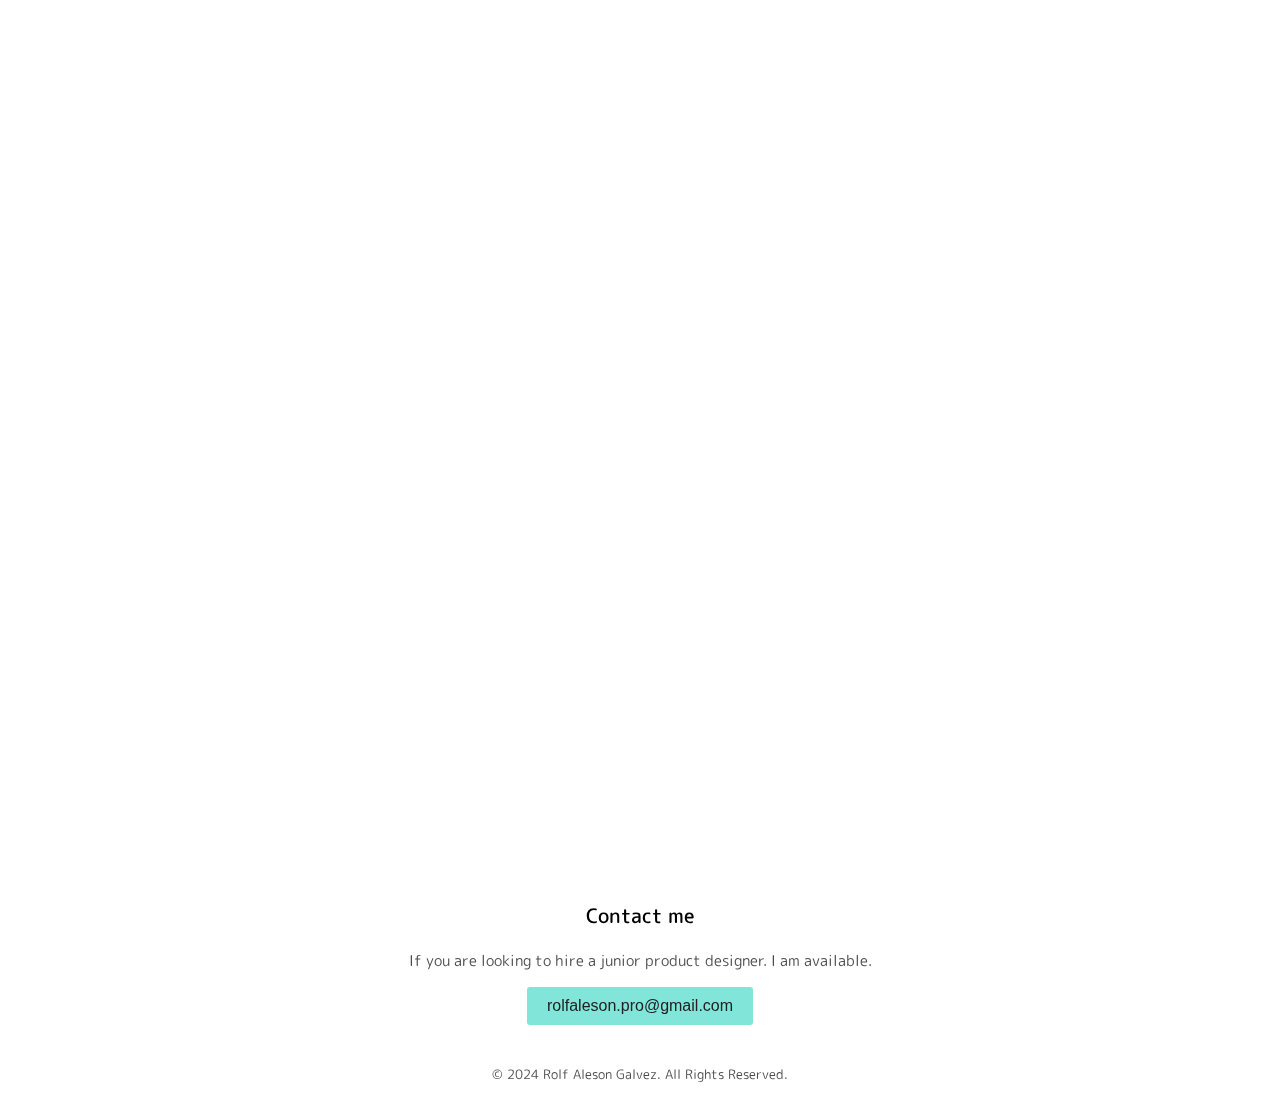
==== commit 557bd4d0: "remove the works.html, added design principles in the bio section, added real world projects" ====
--- a/design.html
+++ b/design.html
@@ -21,9 +21,9 @@
         <input class="menu-btn" type="checkbox" id="menu-btn">
         <label class="menu-icon" for="menu-btn"><span class="nav-icon"></span></label>
         <ul class="menu">
-            <li><a href="index.html">Home</a></li>
-            <li><a href="works.html">Works</a></li>
-            <li><a href="design.html">Design</a></li>
+            <li><a href="index.html">About</a></li>
+            <!-- <li><a href="works.html">Works</a></li> -->
+            <li><a href="design.html">Works</a></li>
             <li><a href="resume.pdf" target="_blank">Resume</a></li>
             <li><a href="#"><i class="bi bi-brightness-high-fill" id="toggleDark"></i></a></li>
         </ul>
@@ -95,15 +95,19 @@
                 </div>
             </div>
         </div>
-        <!-- <div  data-aos="fade-up"  data-aos-duration="1000" class="section section-info">
-            <h3>Case study</h3>
+        <div  data-aos="fade-up"  data-aos-duration="1000" class="section section-info">
+            <h3>Real World Project</h3>
             <div class="case-study">
-                <div><a href="https://www.behance.net/gallery/151808497/Residential-Development"><img src="img/case-study 1.png"
-                            alt="case study"></a></div>
-                <div><a href="https://www.behance.net/gallery/151809457/Tranquil-website"><img src="img/case-study 2.png"
-                            alt="case study"></a></div>
+                <div>
+                    <a href="https://altitudegym.vercel.app/"><img src="img/case-study 1.png" alt="altitude gym website"></a>
+                    <p>Altitude Gym Website</p>
+                </div>
+                <div>
+                    <a href="https://taraki.vercel.app/"><img src="img/case-study 2.png" alt="taraki website"></a>
+                    <p>Taraki Consortium Website</p>
+                </div>
             </div>
-        </div> -->
+        </div>
         <div class="contact">
             <h3>Contact me</h3>
             <p>If you are looking to hire a junior product designer. I am available.</p>
--- a/css/design.css
+++ b/css/design.css
@@ -137,7 +137,7 @@
 
 .section-info h3 {
     padding: 10px 0;
-    text-decoration: underline 4px grey;
+    /* text-decoration: underline 4px grey; */
 }
 
 
@@ -180,6 +180,10 @@
 .case-study img {
     max-width: 100%;
     height: auto;
+}
+
+.case-study p{
+    text-align: center;
 }
 
 /* contact */
